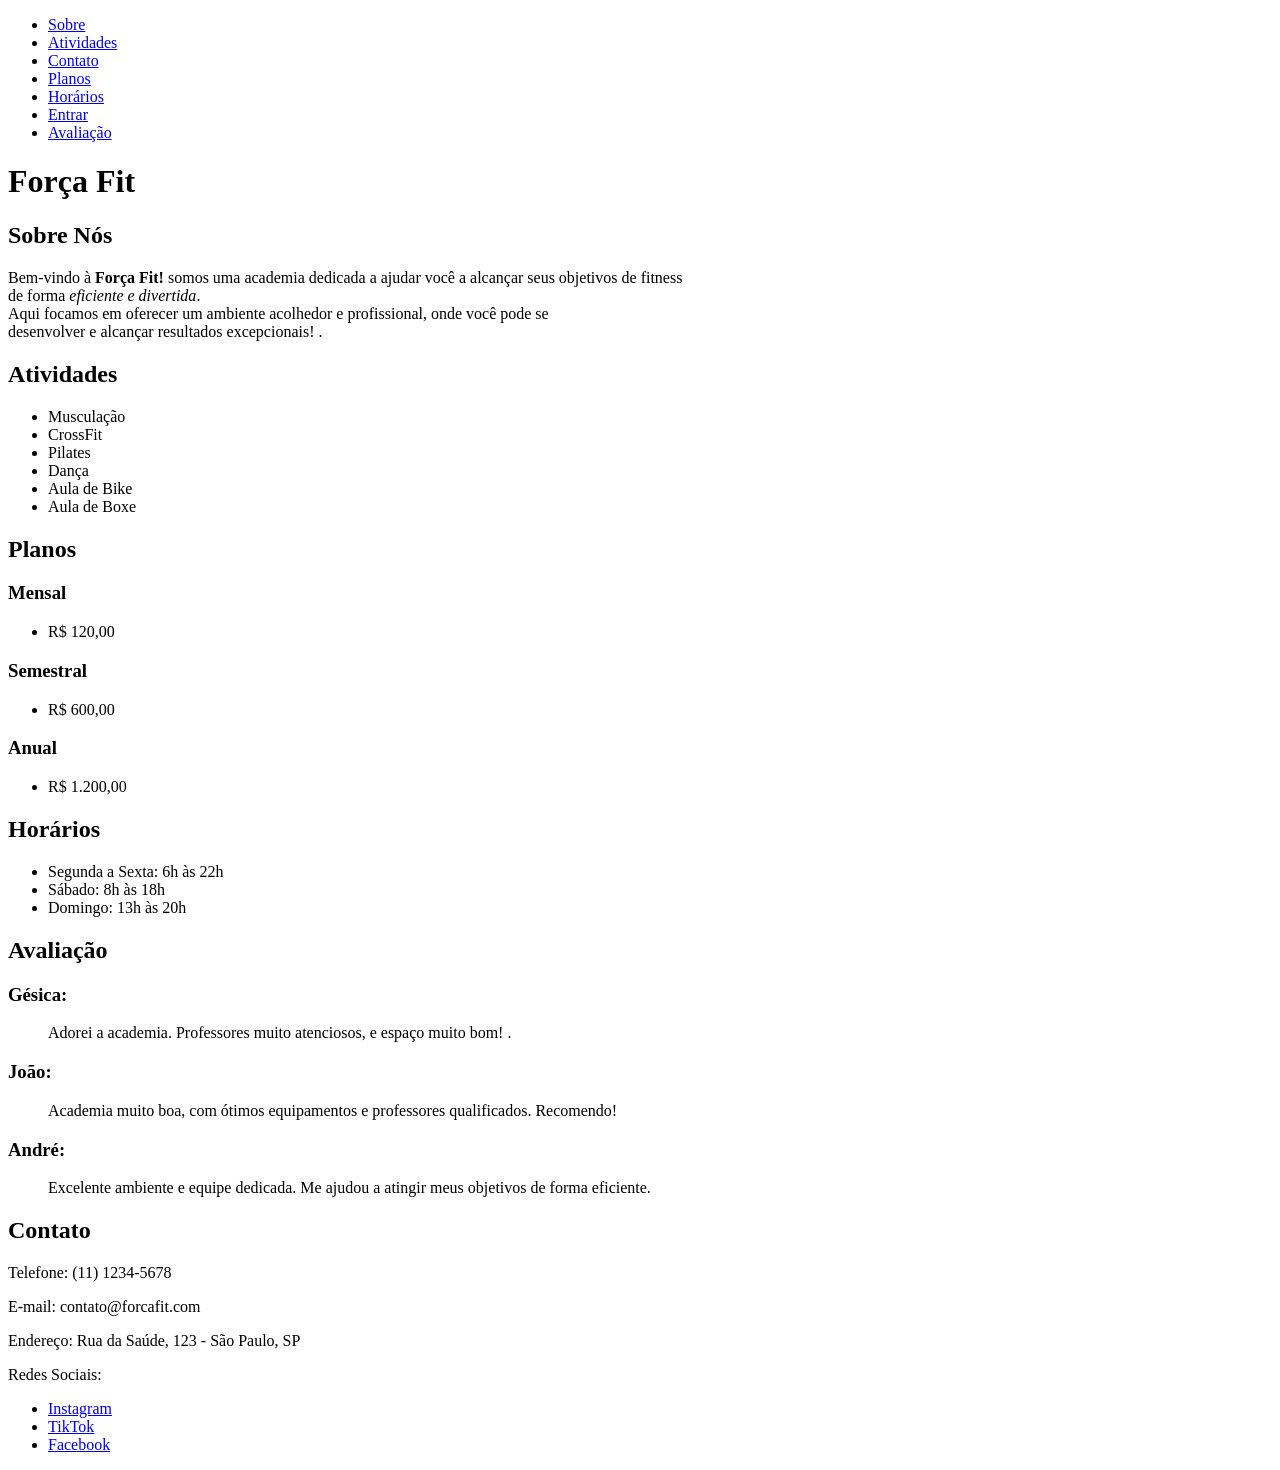
==== index.html @ 8996b615 "mudanã de pasta" ====
<!DOCTYPE html>
<html lang="pt-br">
<head>
    <meta charset="UTF-8">
    <meta name="viewport" content="width=device-width, initial-scale=1.0">
    <title>Força Fit</title>
</head>
<body>
    <!-- Ancoras dos conteudos-->
     <ul>
        <li><a href="#sobre">Sobre</a></li>
        <li><a href="#atividades">Atividades</a></li>
        <li><a href="#contato">Contato</a></li>
        <li><a href="#planos">Planos</a></li>
        <li><a href="#horarios">Horários</a></li>
        <li><a href="login.html">Entrar </a></li>
        <li><a href="#avaliacao">Avaliação</a></li>
    </ul>

    <!-- Cabeçalho -->
     <h1>Força Fit</h1>
     <h2 id="sobre">Sobre Nós</h2>
     <p>Bem-vindo à <strong>Força Fit!</strong> somos uma academia dedicada a ajudar você a alcançar seus objetivos de fitness <br>
    de forma <em>eficiente e divertida</em>. <br> 
    Aqui focamos em oferecer um ambiente acolhedor e profissional, onde você pode se <br>
    desenvolver e alcançar resultados excepcionais! . </p>

    <!-- Seção de Serviços -->
    <h2 id="atividades">Atividades</h2>
    <ul>
        <li>Musculação</li>
        <li>CrossFit</li>
        <li>Pilates</li>
        <li>Dança</li>
        <li>Aula de Bike</li>
        <li>Aula de Boxe</li>
    </ul>
    <!-- Seção de planos -->
    <h2 id="planos">Planos</h2>
    <h3>Mensal</h3>
    <ul>
        <li>R$ 120,00</li>
    </ul>
    <h3>Semestral</h3>
    <ul>
        <li>R$ 600,00</li>
    </ul>
    <h3>Anual</h3>
    <ul>
        <li>R$ 1.200,00</li>
    </ul>

    <!-- Seção de horários -->
    <h2 id="horarios">Horários</h2>
    <ul>
        <li>Segunda a Sexta: 6h às 22h</li>
        <li>Sábado: 8h às 18h</li>
        <li>Domingo: 13h às 20h</li>
    </ul>

    <!-- Seção de avaliação -->
    <h2 id="avaliacao">Avaliação</h2>
    <h3>Gésica: </h3>
    <blockquote>Adorei a academia. Professores muito atenciosos, e espaço muito bom! .</blockquote>

    <h3>João: </h3>
    <blockquote>Academia muito boa, com ótimos equipamentos e professores qualificados. Recomendo!</blockquote>

    <h3>André: </h3>
    <blockquote>Excelente ambiente e equipe dedicada. Me ajudou a atingir meus objetivos de forma eficiente.</blockquote>


    <!-- Seção de contato -->
    <h2 id="contato">Contato</h2>
    <p>Telefone: (11) 1234-5678</p>
    <p>E-mail: contato@forcafit.com</p>
    <p>Endereço: Rua da Saúde, 123 - São Paulo, SP</p>
    <p>Redes Sociais:</p>
    <ul>
        <li><a href="https://www.instagram.com/forcafit" target="_blank">Instagram</a></li>
        <li><a href="https://www.tiktok.com/@forcafit" target="_blank">TikTok</a></li>
        <li><a href="https://www.facebook.com/forcafit" target="_blank">Facebook</a></li>
    </ul>
</body>
</html>
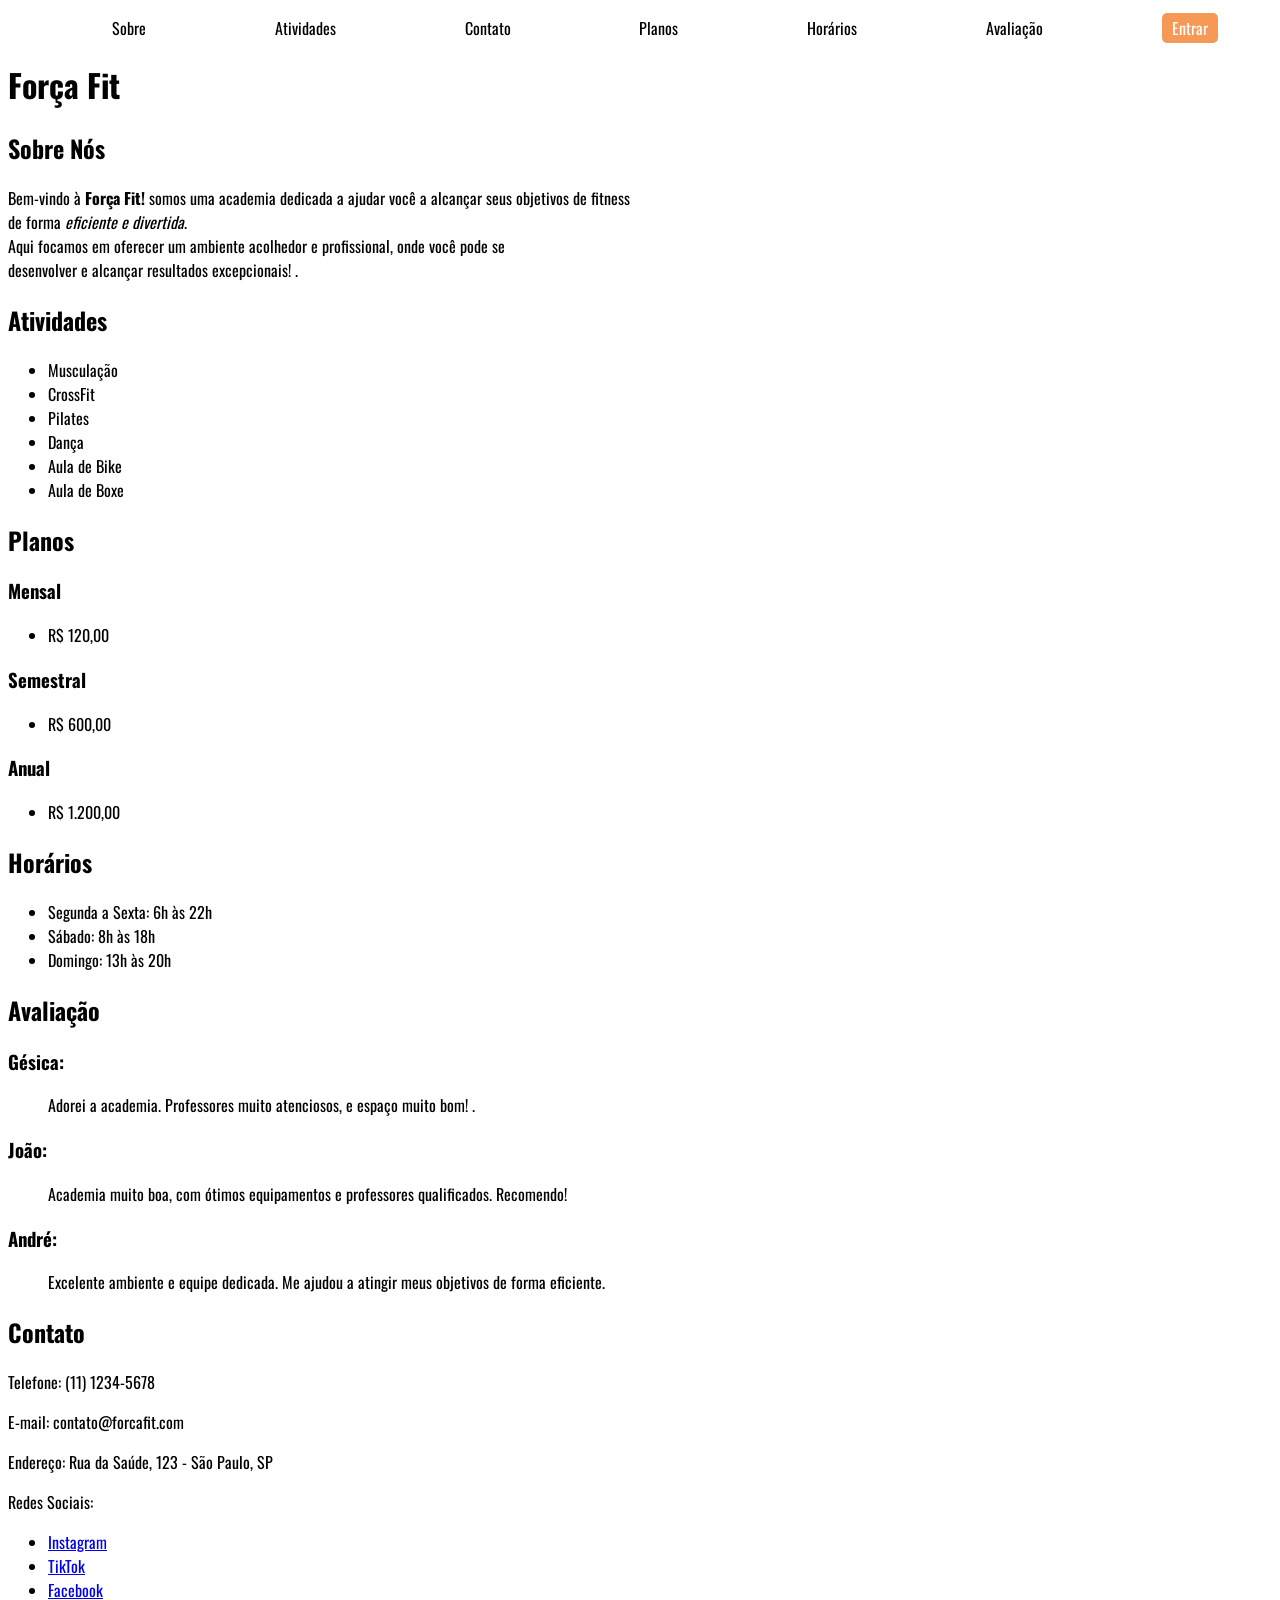
==== commit 36605dce: "configuração de css inicial, ajdeitando as cores, e back ground" ====
--- a/index.html
+++ b/index.html
@@ -4,23 +4,25 @@
     <meta charset="UTF-8">
     <meta name="viewport" content="width=device-width, initial-scale=1.0">
     <title>Força Fit</title>
+    <link rel="stylesheet" href="home.css">
+    <link href="https://fonts.googleapis.com/css2?family=Oswald:wght@400;700&display=swap" rel="stylesheet">
 </head>
 <body>
     <!-- Ancoras dos conteudos-->
-     <ul>
-        <li><a href="#sobre">Sobre</a></li>
-        <li><a href="#atividades">Atividades</a></li>
-        <li><a href="#contato">Contato</a></li>
-        <li><a href="#planos">Planos</a></li>
-        <li><a href="#horarios">Horários</a></li>
-        <li><a href="login.html">Entrar </a></li>
-        <li><a href="#avaliacao">Avaliação</a></li>
+     <ul class="menu">
+        <li><a class="menua" href="#sobre">Sobre</a></li>
+        <li><a class="menua" href="#atividades">Atividades</a></li>
+        <li><a class="menua" href="#contato">Contato</a></li>
+        <li><a class="menua" href="#planos">Planos</a></li>
+        <li><a class="menua" href="#horarios">Horários</a></li>
+        <li><a class="menua" href="#avaliacao">Avaliação</a></li>
+        <li><a class="botaoentrar" href="login.html">Entrar </a></li>
     </ul>
 
     <!-- Cabeçalho -->
      <h1>Força Fit</h1>
      <h2 id="sobre">Sobre Nós</h2>
-     <p>Bem-vindo à <strong>Força Fit!</strong> somos uma academia dedicada a ajudar você a alcançar seus objetivos de fitness <br>
+     <p class="descricao">Bem-vindo à <strong>Força Fit!</strong> somos uma academia dedicada a ajudar você a alcançar seus objetivos de fitness <br>
     de forma <em>eficiente e divertida</em>. <br> 
     Aqui focamos em oferecer um ambiente acolhedor e profissional, onde você pode se <br>
     desenvolver e alcançar resultados excepcionais! . </p>
--- a/home.css
+++ b/home.css
@@ -0,0 +1,24 @@
+@charset "UTF-8";
+body{
+    font-family: 'Oswald', sans-serif;
+}
+
+.menu{
+    list-style: none;
+    display: flex;
+    justify-content: space-around;
+    text-decoration: none;
+}
+
+.menua{
+    text-decoration: none;
+    color: #000000;
+    padding: 5px 10px;
+}
+.botaoentrar{
+    background-color: #f79956;
+    border-radius: 5px;
+    padding: 3px 10px;
+    text-decoration: none;
+    color: white;
+}
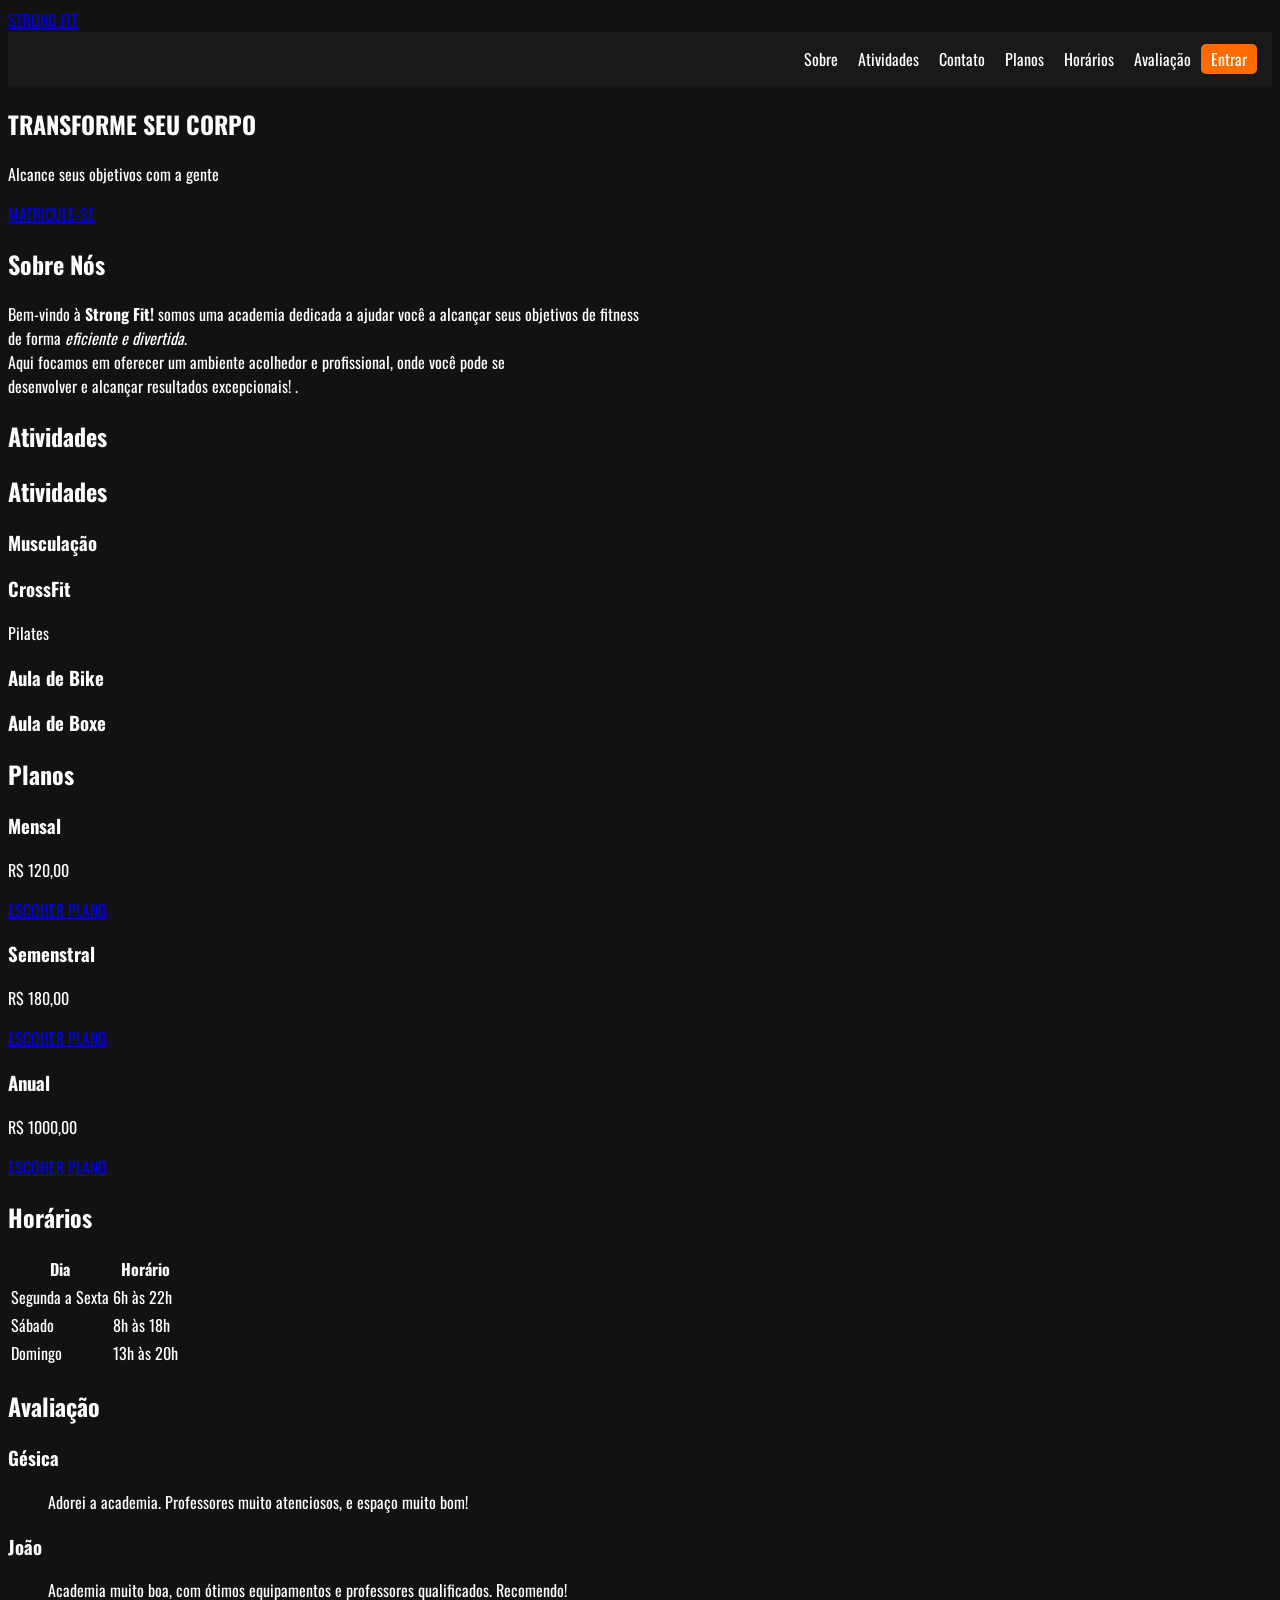
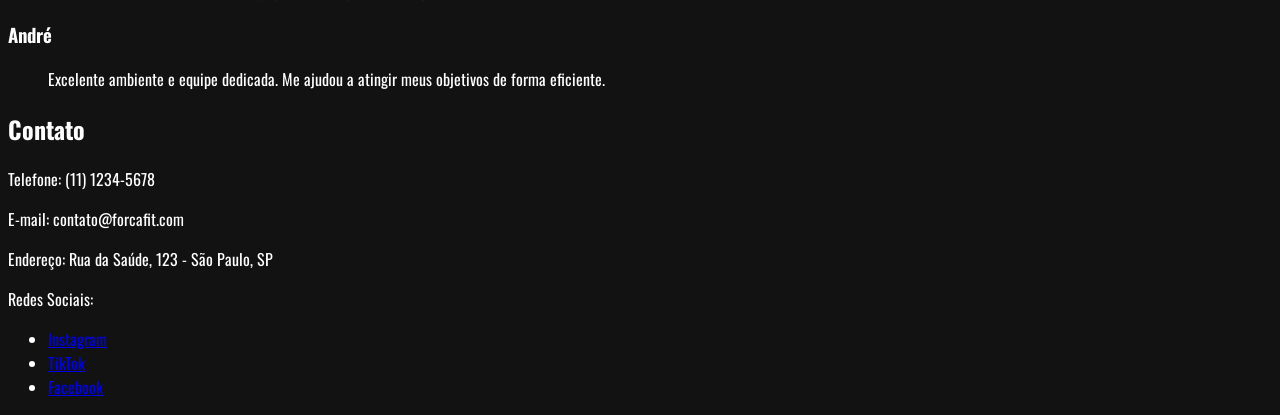
==== commit d9cacd3b: "redefinição de certas coisa para ficar mais ageitado" ====
--- a/index.html
+++ b/index.html
@@ -8,6 +8,9 @@
     <link href="https://fonts.googleapis.com/css2?family=Oswald:wght@400;700&display=swap" rel="stylesheet">
 </head>
 <body>
+    <header class="logo">
+        <a href="#" class="logo">STRONG FIT</a>
+
     <!-- Ancoras dos conteudos-->
      <ul class="menu">
         <li><a class="menua" href="#sobre">Sobre</a></li>
@@ -18,70 +21,138 @@
         <li><a class="menua" href="#avaliacao">Avaliação</a></li>
         <li><a class="botaoentrar" href="login.html">Entrar </a></li>
     </ul>
+    </header>
+    <!--Chamando atencçaõ do cliente-->
+    <section class="hero">
+        <h1>TRANSFORME SEU CORPO</h1>
+        <P>Alcance seus objetivos com a gente</P>
+        <a href="planos" class="botao">MATRICULE-SE</a>
+    </section>
 
-    <!-- Cabeçalho -->
-     <h1>Força Fit</h1>
+    <!-- Sobre Nós -->
      <h2 id="sobre">Sobre Nós</h2>
-     <p class="descricao">Bem-vindo à <strong>Força Fit!</strong> somos uma academia dedicada a ajudar você a alcançar seus objetivos de fitness <br>
+     <p class="descricao">Bem-vindo à <strong>Strong Fit!</strong> somos uma academia dedicada a ajudar você a alcançar seus objetivos de fitness <br>
     de forma <em>eficiente e divertida</em>. <br> 
     Aqui focamos em oferecer um ambiente acolhedor e profissional, onde você pode se <br>
     desenvolver e alcançar resultados excepcionais! . </p>
 
     <!-- Seção de Serviços -->
     <h2 id="atividades">Atividades</h2>
-    <ul>
-        <li>Musculação</li>
-        <li>CrossFit</li>
-        <li>Pilates</li>
-        <li>Dança</li>
-        <li>Aula de Bike</li>
-        <li>Aula de Boxe</li>
-    </ul>
+    <section id="atividades" class="secao">
+        <h2>Atividades</h2>
+        <div class="cards">
+            <!--caixa musculação-->
+            <div class="card">
+                <h3>Musculação</h3>
+            </div>
+
+            <!--caixa crossfit-->
+            <div class="card">
+                <h3>CrossFit</h3>
+            </div>
+
+            <!--caixa pilates-->
+            <div class="card">
+                Pilates
+            </div>
+            
+            <!--caixa BIke-->
+            <div class="card">
+                <h3>Aula de Bike</h3>
+            </div>
+
+            <!--caixa boxe-->
+            <div class="card">
+                <h3>Aula de Boxe</h3>
+            </div>
+        </div>
+    </section>
+
+
     <!-- Seção de planos -->
+    <section id="planos" class="secao">
     <h2 id="planos">Planos</h2>
-    <h3>Mensal</h3>
-    <ul>
-        <li>R$ 120,00</li>
-    </ul>
-    <h3>Semestral</h3>
-    <ul>
-        <li>R$ 600,00</li>
-    </ul>
-    <h3>Anual</h3>
-    <ul>
-        <li>R$ 1.200,00</li>
-    </ul>
+    <div class="cards">
+
+        <!--caixa mensal-->
+        <div class="plano">
+            <h3>Mensal</h3>
+            <p class="preco">R$ 120,00</p>
+            <a href="#" class="botao">ESCOHER PLANO</a>
+        </div>
+
+        <!--caixa Semestral -->
+        <div class="plano">
+            <h3>Semenstral</h3>
+            <p class="preco">R$ 180,00</p>
+            <a href="#" class="botao">ESCOHER PLANO</a>
+        </div>
+
+        <!--caixa Anual-->
+        <div class="plano">
+            <h3>Anual</h3>
+            <p class="preco">R$ 1000,00</p>
+            <a href="#" class="botao">ESCOHER PLANO</a>
+        </div>
+     </div>
+    </section>
 
     <!-- Seção de horários -->
-    <h2 id="horarios">Horários</h2>
-    <ul>
-        <li>Segunda a Sexta: 6h às 22h</li>
-        <li>Sábado: 8h às 18h</li>
-        <li>Domingo: 13h às 20h</li>
-    </ul>
+     <section id="horarios" class="secao">
+        <h2>Horários</h2>
+           <table class="tabela">
+            <thead>
+                <tr>
+                    <th>Dia</th>
+                    <th>Horário</th>
+                </tr>
+            </thead>
+            <tbody>
+                <tr><td>Segunda a Sexta</td><td>6h às 22h</td></tr>
+                <tr><td>Sábado</td><td>8h às 18h</td></tr>
+                <tr><td>Domingo</td><td>13h às 20h</td></tr>
+            </tbody>
+        </table>
+     </section>
+  
 
     <!-- Seção de avaliação -->
-    <h2 id="avaliacao">Avaliação</h2>
-    <h3>Gésica: </h3>
-    <blockquote>Adorei a academia. Professores muito atenciosos, e espaço muito bom! .</blockquote>
+    <section id="avaliacao" class="secao">
+        <h2>Avaliação</h2>
+        <div class="cards">
+            <!--caixa de gesica-->
+            <div class="card depoimento">
+                <h3>Gésica</h3>
+                <blockquote>Adorei a academia. Professores muito atenciosos, e espaço muito bom!</blockquote>
+            </div>
 
-    <h3>João: </h3>
-    <blockquote>Academia muito boa, com ótimos equipamentos e professores qualificados. Recomendo!</blockquote>
+            <!--caixa de joao-->
+            <div class="card depoimento">
+                <h3>João</h3>
+                <blockquote>Academia muito boa, com ótimos equipamentos e professores qualificados. Recomendo!</blockquote>
+            </div>
 
-    <h3>André: </h3>
-    <blockquote>Excelente ambiente e equipe dedicada. Me ajudou a atingir meus objetivos de forma eficiente.</blockquote>
+            <!--caixa de andre-->
+            <div class="card depoimento">
+                <h3>André</h3>
+                <blockquote>Excelente ambiente e equipe dedicada. Me ajudou a atingir meus objetivos de forma eficiente.</blockquote>
+            </div>
+        </div>
+    </section>
 
 
     <!-- Seção de contato -->
-    <h2 id="contato">Contato</h2>
-    <p>Telefone: (11) 1234-5678</p>
-    <p>E-mail: contato@forcafit.com</p>
-    <p>Endereço: Rua da Saúde, 123 - São Paulo, SP</p>
-    <p>Redes Sociais:</p>
-    <ul>
-        <li><a href="https://www.instagram.com/forcafit" target="_blank">Instagram</a></li>
-        <li><a href="https://www.tiktok.com/@forcafit" target="_blank">TikTok</a></li>
-        <li><a href="https://www.facebook.com/forcafit" target="_blank">Facebook</a></li>
-    </ul>
+       <footer id="contato" class="rodape">
+        <h2>Contato</h2>
+        <p>Telefone: (11) 1234-5678</p>
+        <p>E-mail: contato@forcafit.com</p>
+        <p>Endereço: Rua da Saúde, 123 - São Paulo, SP</p>
+        <p>Redes Sociais:</p>
+        <ul class="redes">
+            <li><a href="https://www.instagram.com/forcafit" target="_blank">Instagram</a></li>
+            <li><a href="https://www.tiktok.com/@forcafit" target="_blank">TikTok</a></li>
+            <li><a href="https://www.facebook.com/forcafit" target="_blank">Facebook</a></li>
+        </ul>
+    </footer>
 </body>
 </html>
--- a/home.css
+++ b/home.css
@@ -1,22 +1,28 @@
 @charset "UTF-8";
 body{
     font-family: 'Oswald', sans-serif;
+    background-color:#121212 ;
+    color: white;
 }
 
 .menu{
     list-style: none;
     display: flex;
-    justify-content: space-around;
+    justify-content: right;
     text-decoration: none;
+    background-color: rgb(26, 25, 25);
+    padding: 15px;
+    margin: auto;
+    width: auto;
 }
 
 .menua{
     text-decoration: none;
-    color: #000000;
+    color: #fffdfd;
     padding: 5px 10px;
 }
 .botaoentrar{
-    background-color: #f79956;
+    background-color: #FF6B00;
     border-radius: 5px;
     padding: 3px 10px;
     text-decoration: none;
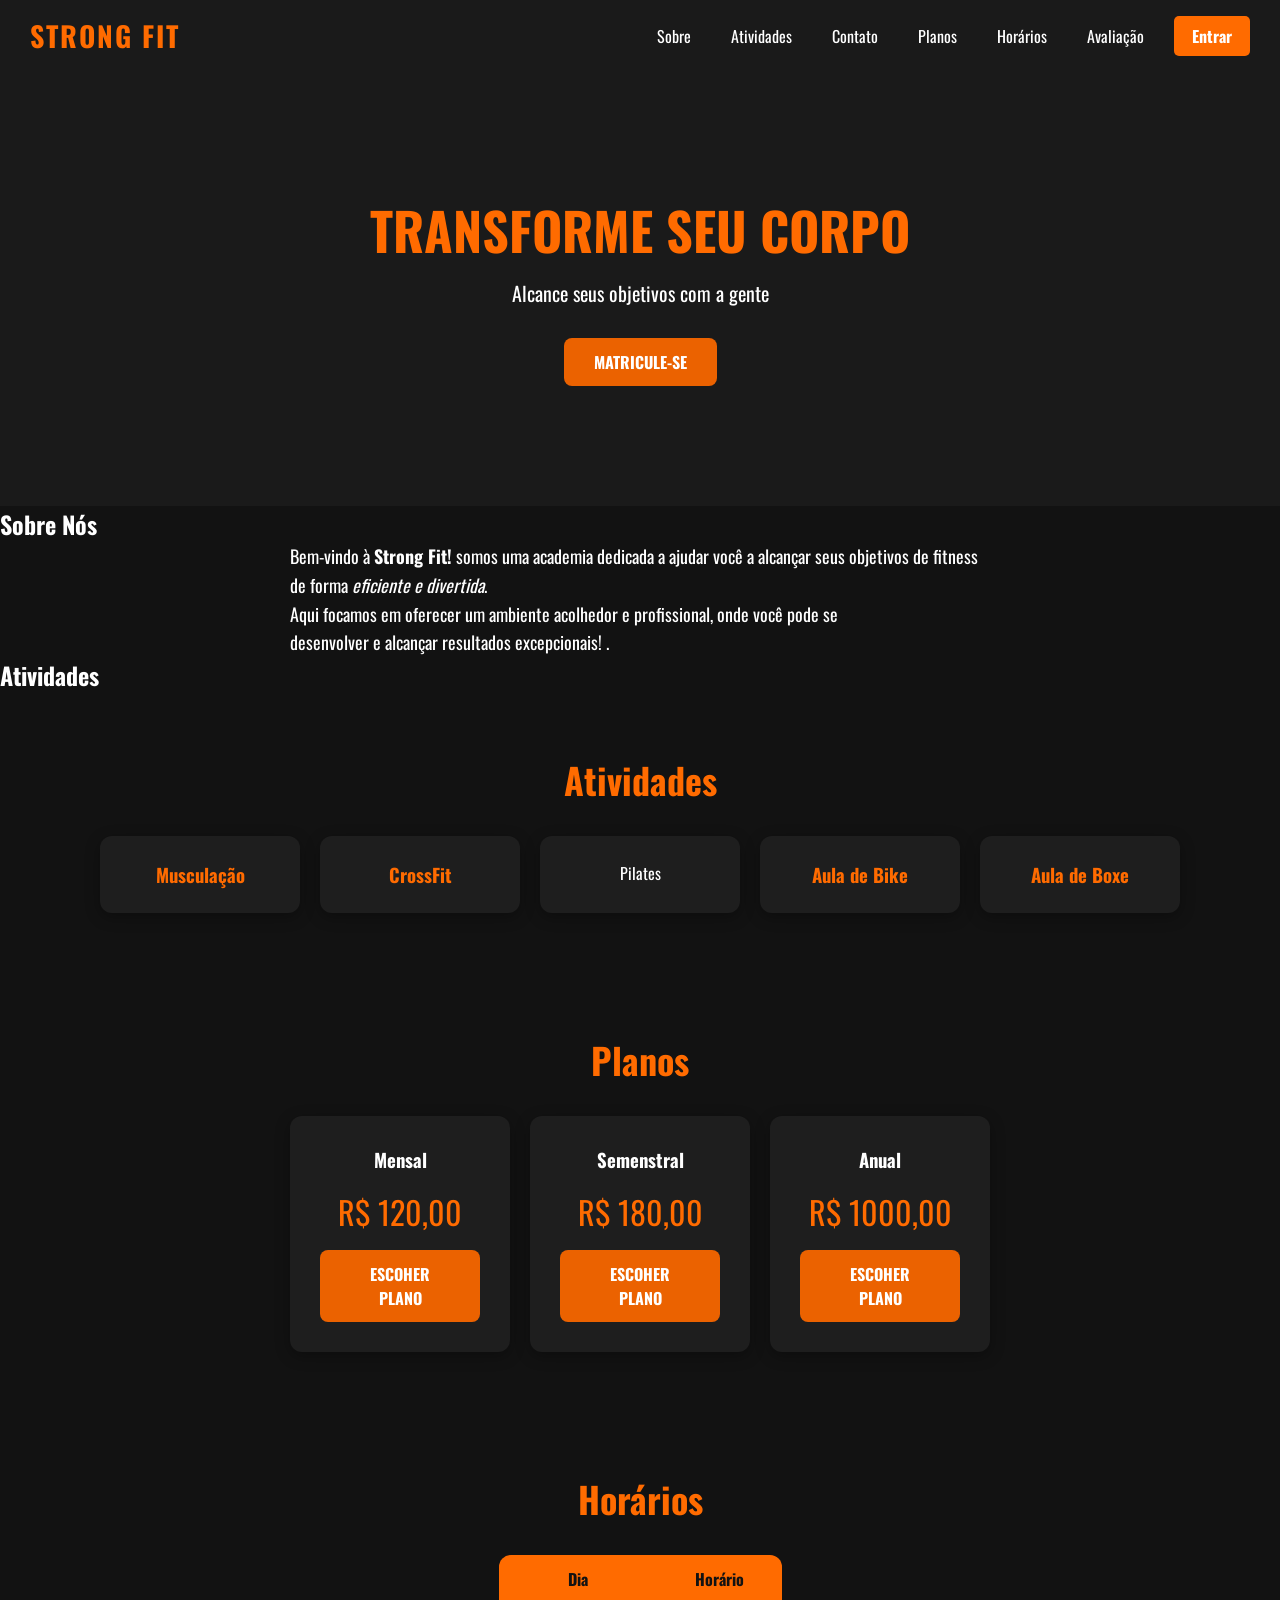
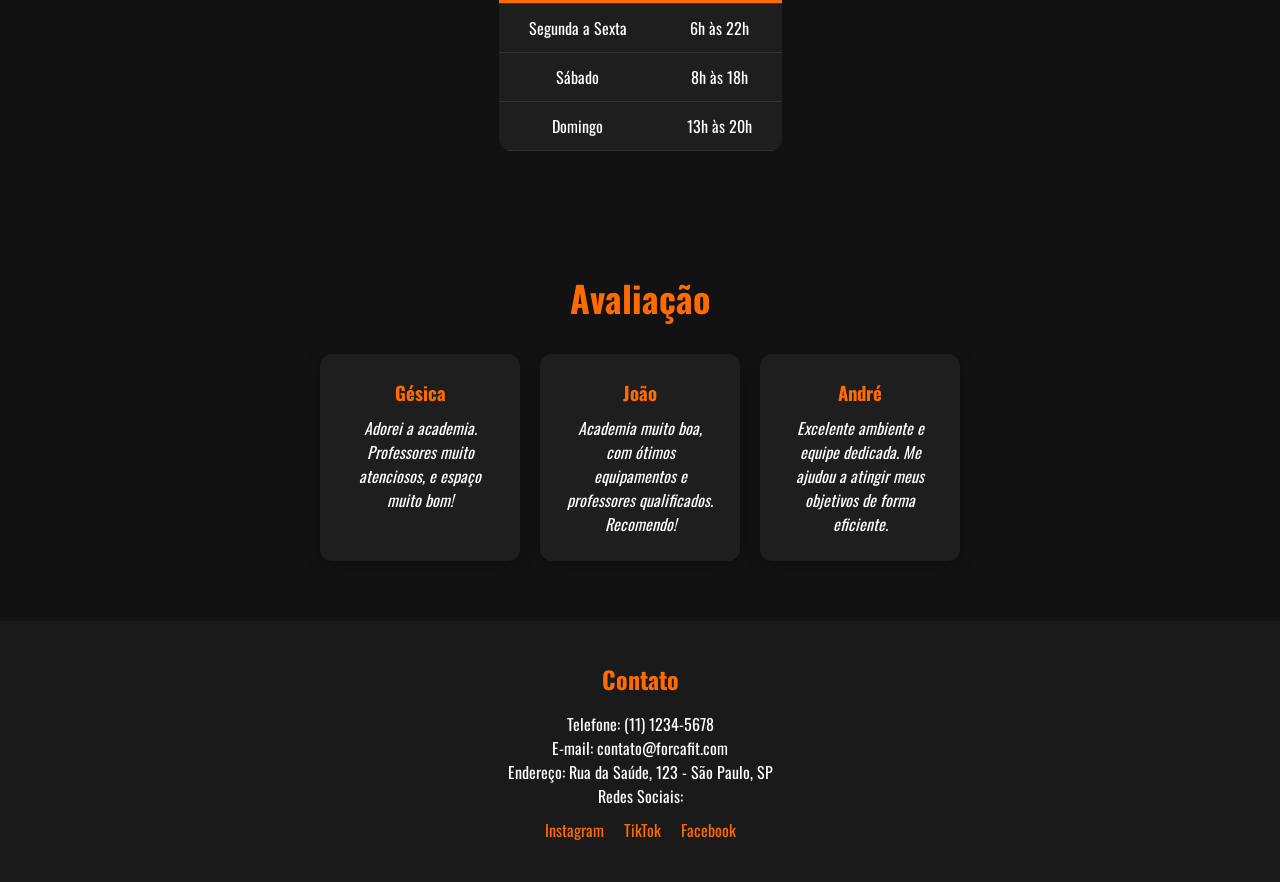
==== commit ad00ebdf: "css do home quase finalizado" ====
--- a/index.html
+++ b/index.html
@@ -8,7 +8,8 @@
     <link href="https://fonts.googleapis.com/css2?family=Oswald:wght@400;700&display=swap" rel="stylesheet">
 </head>
 <body>
-    <header class="logo">
+    <!--cabeçalho-->
+    <header class="cabecalho">
         <a href="#" class="logo">STRONG FIT</a>
 
     <!-- Ancoras dos conteudos-->
@@ -22,6 +23,7 @@
         <li><a class="botaoentrar" href="login.html">Entrar </a></li>
     </ul>
     </header>
+
     <!--Chamando atencçaõ do cliente-->
     <section class="hero">
         <h1>TRANSFORME SEU CORPO</h1>
@@ -30,7 +32,7 @@
     </section>
 
     <!-- Sobre Nós -->
-     <h2 id="sobre">Sobre Nós</h2>
+     <h2 id="sobre" class="secaop">Sobre Nós</h2>
      <p class="descricao">Bem-vindo à <strong>Strong Fit!</strong> somos uma academia dedicada a ajudar você a alcançar seus objetivos de fitness <br>
     de forma <em>eficiente e divertida</em>. <br> 
     Aqui focamos em oferecer um ambiente acolhedor e profissional, onde você pode se <br>
--- a/home.css
+++ b/home.css
@@ -1,30 +1,222 @@
 @charset "UTF-8";
+
+* {
+    margin: 0;
+    padding: 0;
+    box-sizing: border-box;
+}
 body{
     font-family: 'Oswald', sans-serif;
     background-color:#121212 ;
     color: white;
 }
+/*=======cabeçalho===========*/
+.cabecalho{
+    display: flex;
+    justify-content: space-between;
+    align-items: center;
+    padding: 15px 30px;
+    background-color:#1a1a1a ;
+}
+
+.logo{
+    font-size: 28px;
+    font-weight: 700;
+    color:  #FF6B00;
+    text-decoration: none;
+    letter-spacing: 2px;
+}
 
 .menu{
     list-style: none;
     display: flex;
-    justify-content: right;
-    text-decoration: none;
-    background-color: rgb(26, 25, 25);
-    padding: 15px;
-    margin: auto;
-    width: auto;
+    gap: 20px;
+    align-items: center;
 }
 
 .menua{
     text-decoration: none;
-    color: #fffdfd;
+    color: #ffffff;
     padding: 5px 10px;
-}
+    transition: color 0.3s;
+}
+
+.menua:hover{
+    color: #FF6B00 ;
+}
+
 .botaoentrar{
     background-color: #FF6B00;
     border-radius: 5px;
-    padding: 3px 10px;
+    padding: 8px 18px;
     text-decoration: none;
     color: white;
+    font-weight: 700;
+}
+
+.botaoentrar:hover{
+    background-color: #f38e46;
+}
+
+/*========Hero========*/
+.hero{
+    text-align: center;
+    padding: 120px 20px;
+    background-color: #1a1a1a;
+}
+
+.hero h1{
+    font-size: 52px;
+    color: #FF6B00;
+    margin-bottom: 10px;
+}
+
+.hero p{
+    font-size: 20px;
+    margin-bottom: 30px;
+}
+
+/*Botao generico*/
+.botao{
+    display: inline-block;
+    background-color: #eb6200;
+    text-decoration: none;
+    color: white;
+    padding: 12px 30px;
+    border-radius: 8px;
+    font-weight: 700;
+    transition: background-color 0.3s;
+}
+
+.botao:hover{
+    background-color: #f58e45;
+}
+
+/*===========seção gerais=========*/
+.secao{
+    padding: 60px 20px;
+    text-align: center;
+}
+
+.secao h2{
+    font-size: 36px;
+    color: #FF6B00;
+    margin-bottom: 30px;
+}
+
+.descricao{
+    max-width: 700px;
+    margin: 0 auto;
+    font-size: 18px;
+    line-height: 1.6;
+}
+
+/*============cards de atividades e outros===========*/
+.cards{
+    display: flex;
+    justify-content: center;
+    flex-wrap: wrap; /*quebra a linha caso n de */
+    gap: 20px;
+}
+
+.card{
+    background-color: #1e1e1e;
+    border-radius: 12px;
+    padding: 25px;
+    width: 200px;
+    box-shadow: 0 4px 15px rgba(0, 0, 0, 0.3);
+    transition: border 0.3s;
+}
+
+.card:hover{
+    border: 2px solid #FF6B00;
+}
+
+.icone{
+    font-size: 40px;
+    display: block;
+    margin-bottom: 10px;
+}
+
+.card h3{
+    color: #FF6B00;
+}
+
+/*==========PLANOS CAIXAS==========*/
+.plano{
+    background-color: #1e1e1e;
+    border-radius: 12px;
+    padding: 30px;
+    width: 220px;
+    box-shadow: 0 4px 15px rgba(0, 0, 0, 0.3);
+}
+
+.pano h3{
+    font-size: 24px;
+}
+
+.preco{
+    font-size: 32px;
+    color: #FF6B00;
+    margin: 15px 0;
+}
+
+/*========Tabela de horarios=============*/
+.tabela{
+    margin: 0 auto;
+    border-collapse:collapse ;
+    background-color: #1e1e1e;
+    border-radius: 12px;
+    overflow: hidden;
+}
+
+.tabela th,
+.tabela td{
+    padding: 12px 30px;
+    border-bottom:1px solid #333 ;
+}
+
+.tabela th{
+    background-color: #FF6B00;
+    color: #121212;
+}
+
+* ===== DEPOIMENTOS ===== */
+.depoimento {
+    width: 260px;
+}
+
+.depoimento blockquote {
+    font-size: 16px;
+    font-style: italic;
+    margin-top: 10px;
+}
+
+/* ===== RODAPÉ ===== */
+.rodape {
+    background-color: #1a1a1a;
+    text-align: center;
+    padding: 40px 20px;
+}
+
+.rodape h2 {
+    color: #FF6B00;
+    margin-bottom: 15px;
+}
+
+.redes {
+    list-style: none;
+    display: flex;
+    justify-content: center;
+    gap: 20px;
+    margin-top: 10px;
+}
+
+.redes a {
+    color: #FF6B00;
+    text-decoration: none;
+}
+
+.redes a:hover {
+    text-decoration: underline;
 }
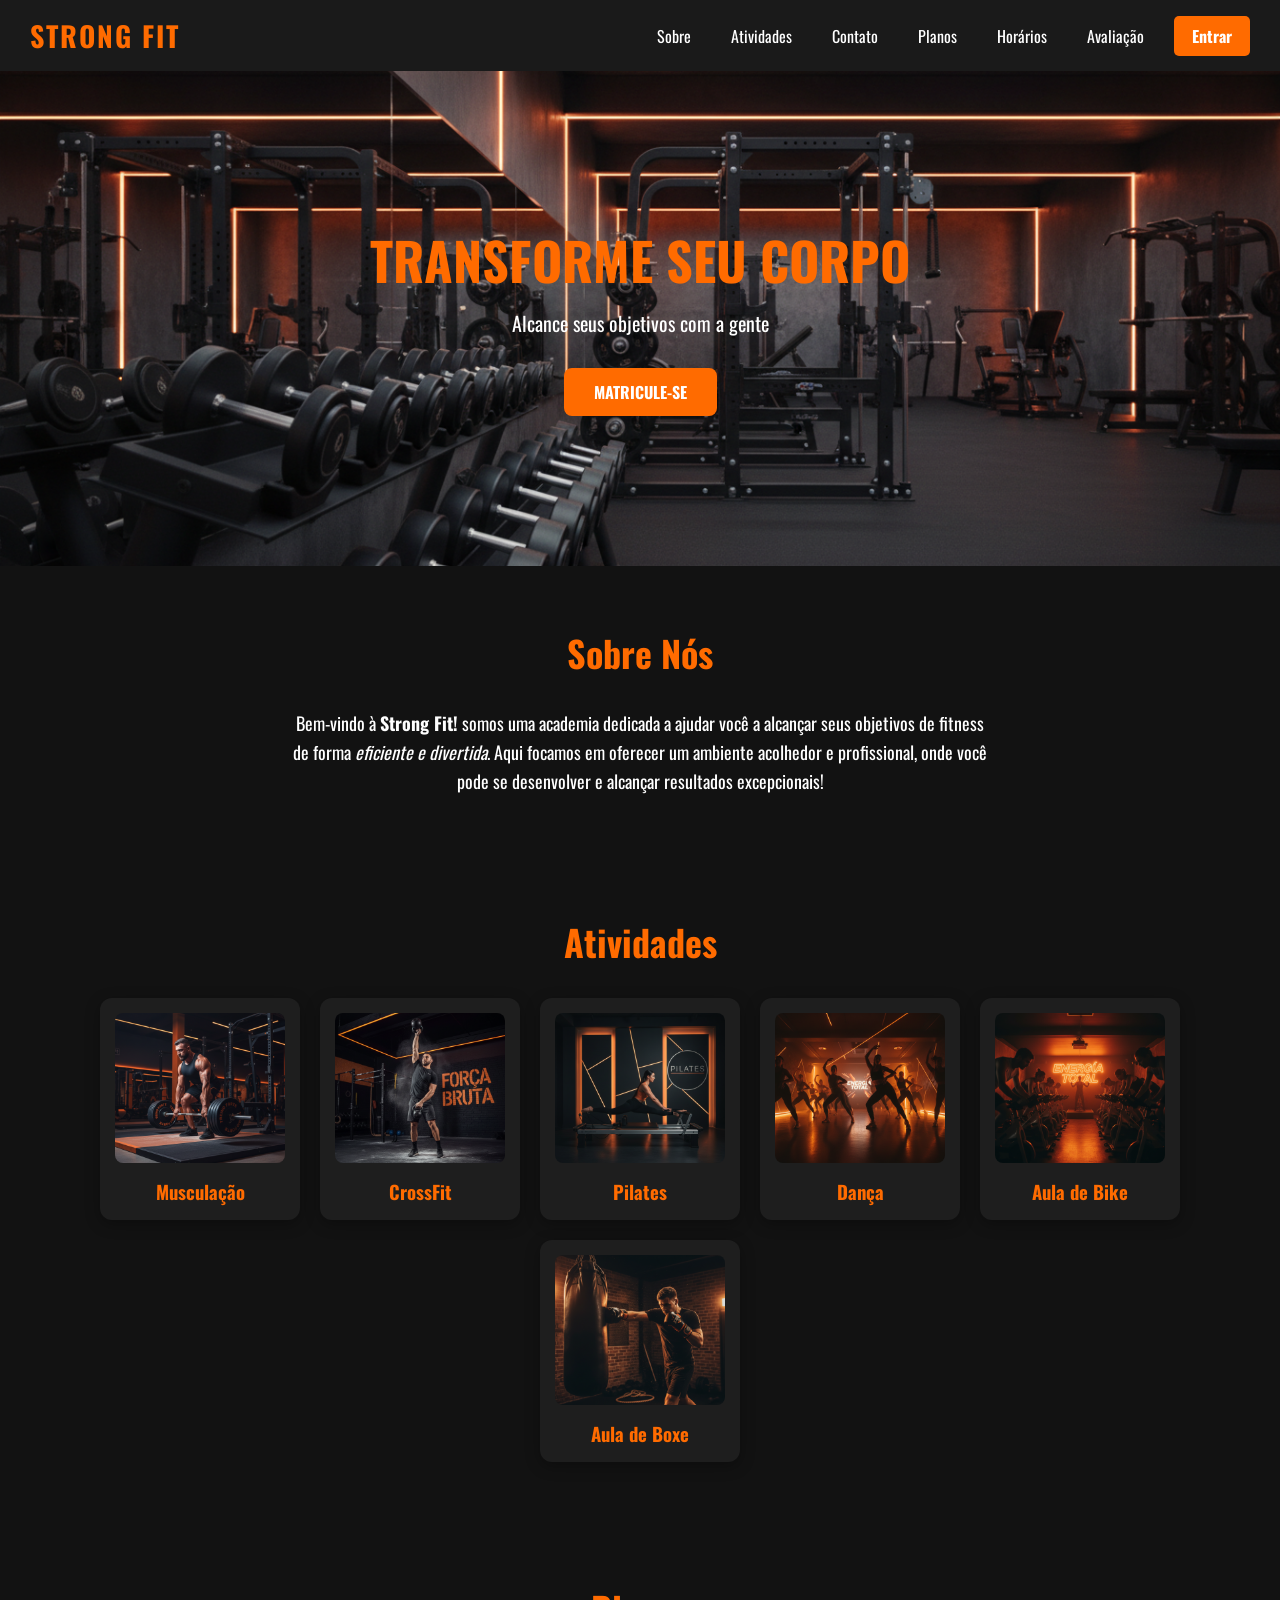
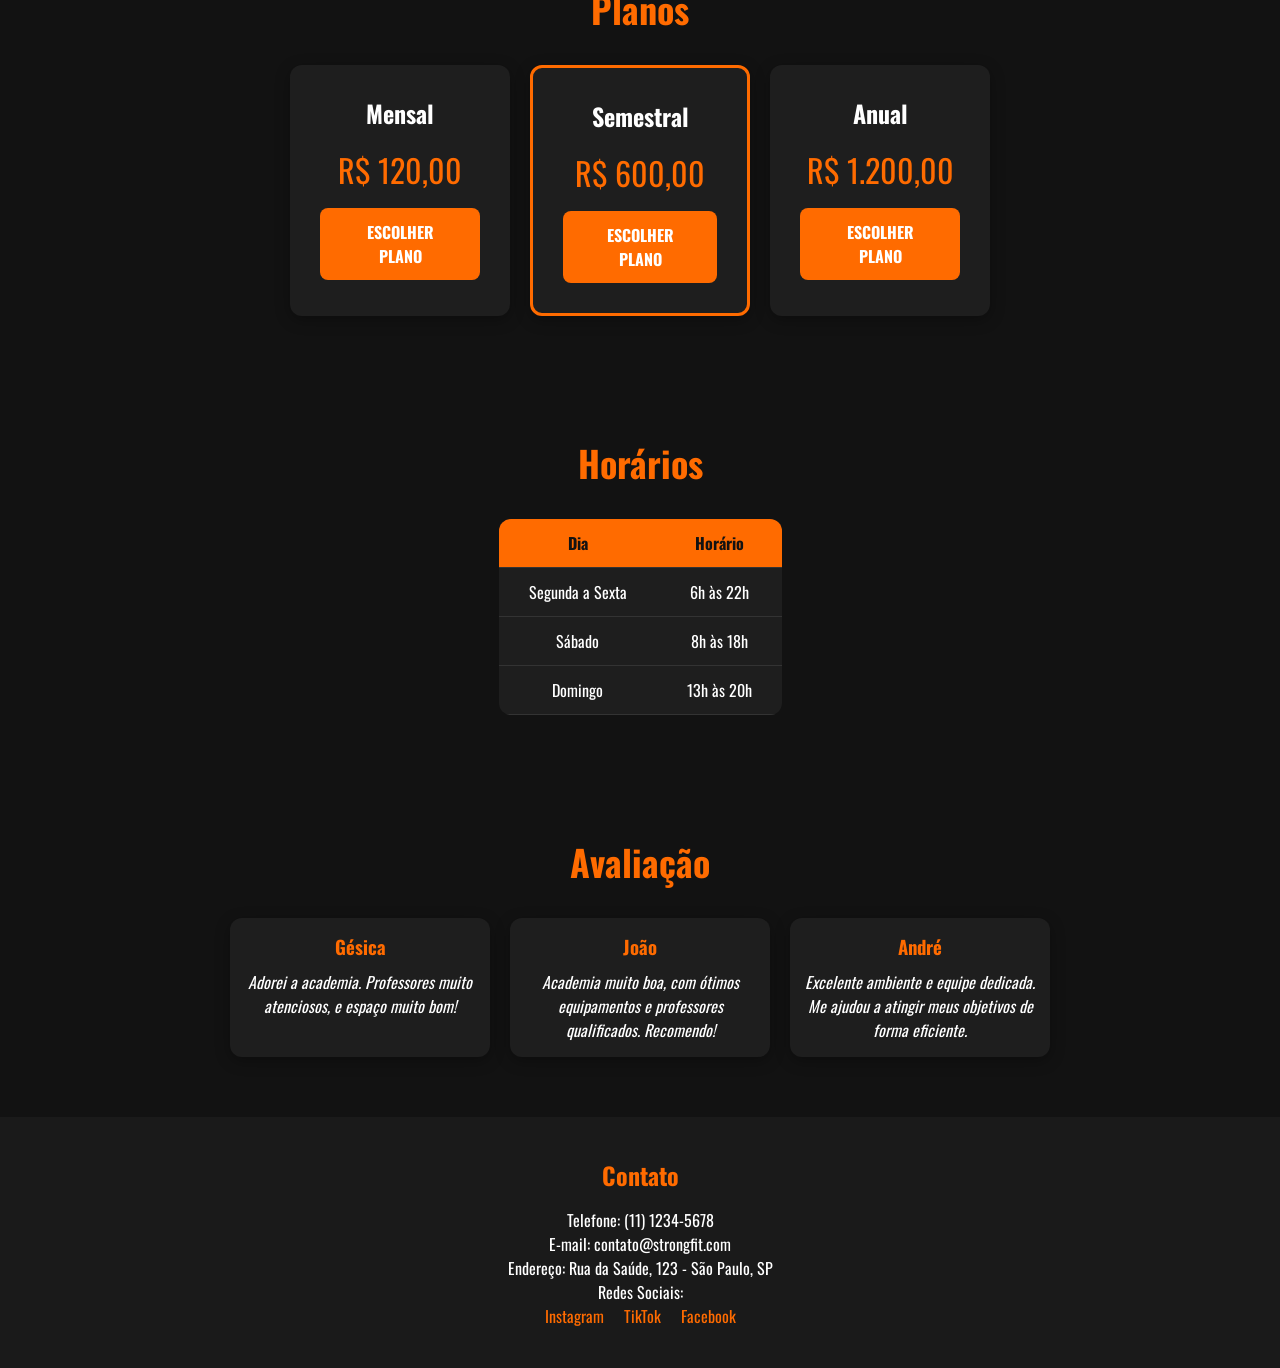
==== commit 1df184b3: "mudança para um html e css mais simples" ====
--- a/index.html
+++ b/index.html
@@ -3,106 +3,105 @@
 <head>
     <meta charset="UTF-8">
     <meta name="viewport" content="width=device-width, initial-scale=1.0">
-    <title>Força Fit</title>
+    <title>Strong Fit</title>
+    <!-- Liga o CSS -->
     <link rel="stylesheet" href="home.css">
+    <!-- Fonte Oswald do Google -->
     <link href="https://fonts.googleapis.com/css2?family=Oswald:wght@400;700&display=swap" rel="stylesheet">
 </head>
 <body>
-    <!--cabeçalho-->
+
+    <!-- CABEÇALHO: logo + menu -->
     <header class="cabecalho">
         <a href="#" class="logo">STRONG FIT</a>
 
-    <!-- Ancoras dos conteudos-->
-     <ul class="menu">
-        <li><a class="menua" href="#sobre">Sobre</a></li>
-        <li><a class="menua" href="#atividades">Atividades</a></li>
-        <li><a class="menua" href="#contato">Contato</a></li>
-        <li><a class="menua" href="#planos">Planos</a></li>
-        <li><a class="menua" href="#horarios">Horários</a></li>
-        <li><a class="menua" href="#avaliacao">Avaliação</a></li>
-        <li><a class="botaoentrar" href="login.html">Entrar </a></li>
-    </ul>
+        <ul class="menu">
+            <li><a class="menua" href="#sobre">Sobre</a></li>
+            <li><a class="menua" href="#atividades">Atividades</a></li>
+            <li><a class="menua" href="#contato">Contato</a></li>
+            <li><a class="menua" href="#planos">Planos</a></li>
+            <li><a class="menua" href="#horarios">Horários</a></li>
+            <li><a class="menua" href="#avaliacao">Avaliação</a></li>
+            <li><a class="botaoentrar" href="login.html">Entrar</a></li>
+        </ul>
     </header>
 
-    <!--Chamando atencçaõ do cliente-->
+    <!-- HERO: primeira parte, com a foto de fundo -->
     <section class="hero">
         <h1>TRANSFORME SEU CORPO</h1>
-        <P>Alcance seus objetivos com a gente</P>
-        <a href="planos" class="botao">MATRICULE-SE</a>
+        <p>Alcance seus objetivos com a gente</p>
+        <a href="#planos" class="botao">MATRICULE-SE</a>
     </section>
 
-    <!-- Sobre Nós -->
-     <h2 id="sobre" class="secaop">Sobre Nós</h2>
-     <p class="descricao">Bem-vindo à <strong>Strong Fit!</strong> somos uma academia dedicada a ajudar você a alcançar seus objetivos de fitness <br>
-    de forma <em>eficiente e divertida</em>. <br> 
-    Aqui focamos em oferecer um ambiente acolhedor e profissional, onde você pode se <br>
-    desenvolver e alcançar resultados excepcionais! . </p>
+    <!-- SOBRE NÓS -->
+    <section id="sobre" class="secao">
+        <h2>Sobre Nós</h2>
+        <p class="descricao">
+            Bem-vindo à <strong>Strong Fit!</strong> somos uma academia dedicada a ajudar você
+            a alcançar seus objetivos de fitness de forma <em>eficiente e divertida</em>.
+            Aqui focamos em oferecer um ambiente acolhedor e profissional, onde você pode se
+            desenvolver e alcançar resultados excepcionais!
+        </p>
+    </section>
 
-    <!-- Seção de Serviços -->
-    <h2 id="atividades">Atividades</h2>
+    <!-- ATIVIDADES: cards com foto -->
     <section id="atividades" class="secao">
         <h2>Atividades</h2>
         <div class="cards">
-            <!--caixa musculação-->
             <div class="card">
+                <img src="IMAGEM/musculação.png" alt="Musculação">
                 <h3>Musculação</h3>
             </div>
-
-            <!--caixa crossfit-->
             <div class="card">
+                <img src="IMAGEM/crossfit.png" alt="CrossFit">
                 <h3>CrossFit</h3>
             </div>
-
-            <!--caixa pilates-->
             <div class="card">
-                Pilates
+                <img src="IMAGEM/pilates.png" alt="Pilates">
+                <h3>Pilates</h3>
             </div>
-            
-            <!--caixa BIke-->
             <div class="card">
+                <img src="IMAGEM/dança.png" alt="Dança">
+                <h3>Dança</h3>
+            </div>
+            <div class="card">
+                <img src="IMAGEM/bike.png" alt="Aula de Bike">
                 <h3>Aula de Bike</h3>
             </div>
-
-            <!--caixa boxe-->
             <div class="card">
+                <img src="IMAGEM/boxe.png" alt="Aula de Boxe">
                 <h3>Aula de Boxe</h3>
             </div>
         </div>
     </section>
 
-
-    <!-- Seção de planos -->
+    <!-- PLANOS: 3 cards de preço -->
     <section id="planos" class="secao">
-    <h2 id="planos">Planos</h2>
-    <div class="cards">
-
-        <!--caixa mensal-->
-        <div class="plano">
-            <h3>Mensal</h3>
-            <p class="preco">R$ 120,00</p>
-            <a href="#" class="botao">ESCOHER PLANO</a>
+        <h2>Planos</h2>
+        <div class="cards">
+            <div class="plano">
+                <h3>Mensal</h3>
+                <p class="preco">R$ 120,00</p>
+                <a href="#" class="botao">ESCOLHER PLANO</a>
+            </div>
+            <!-- destaque = plano "MAIS ESCOLHIDO" -->
+            <div class="plano destaque">
+                <h3>Semestral</h3>
+                <p class="preco">R$ 600,00</p>
+                <a href="#" class="botao">ESCOLHER PLANO</a>
+            </div>
+            <div class="plano">
+                <h3>Anual</h3>
+                <p class="preco">R$ 1.200,00</p>
+                <a href="#" class="botao">ESCOLHER PLANO</a>
+            </div>
         </div>
-
-        <!--caixa Semestral -->
-        <div class="plano">
-            <h3>Semenstral</h3>
-            <p class="preco">R$ 180,00</p>
-            <a href="#" class="botao">ESCOHER PLANO</a>
-        </div>
-
-        <!--caixa Anual-->
-        <div class="plano">
-            <h3>Anual</h3>
-            <p class="preco">R$ 1000,00</p>
-            <a href="#" class="botao">ESCOHER PLANO</a>
-        </div>
-     </div>
     </section>
 
-    <!-- Seção de horários -->
-     <section id="horarios" class="secao">
+    <!-- HORÁRIOS: tabela -->
+    <section id="horarios" class="secao">
         <h2>Horários</h2>
-           <table class="tabela">
+        <table class="tabela">
             <thead>
                 <tr>
                     <th>Dia</th>
@@ -115,26 +114,20 @@
                 <tr><td>Domingo</td><td>13h às 20h</td></tr>
             </tbody>
         </table>
-     </section>
-  
+    </section>
 
-    <!-- Seção de avaliação -->
+    <!-- AVALIAÇÃO: depoimentos -->
     <section id="avaliacao" class="secao">
         <h2>Avaliação</h2>
         <div class="cards">
-            <!--caixa de gesica-->
             <div class="card depoimento">
                 <h3>Gésica</h3>
                 <blockquote>Adorei a academia. Professores muito atenciosos, e espaço muito bom!</blockquote>
             </div>
-
-            <!--caixa de joao-->
             <div class="card depoimento">
                 <h3>João</h3>
                 <blockquote>Academia muito boa, com ótimos equipamentos e professores qualificados. Recomendo!</blockquote>
             </div>
-
-            <!--caixa de andre-->
             <div class="card depoimento">
                 <h3>André</h3>
                 <blockquote>Excelente ambiente e equipe dedicada. Me ajudou a atingir meus objetivos de forma eficiente.</blockquote>
@@ -142,19 +135,19 @@
         </div>
     </section>
 
-
-    <!-- Seção de contato -->
-       <footer id="contato" class="rodape">
+    <!-- RODAPÉ: contato -->
+    <footer id="contato" class="rodape">
         <h2>Contato</h2>
         <p>Telefone: (11) 1234-5678</p>
-        <p>E-mail: contato@forcafit.com</p>
+        <p>E-mail: contato@strongfit.com</p>
         <p>Endereço: Rua da Saúde, 123 - São Paulo, SP</p>
         <p>Redes Sociais:</p>
         <ul class="redes">
-            <li><a href="https://www.instagram.com/forcafit" target="_blank">Instagram</a></li>
-            <li><a href="https://www.tiktok.com/@forcafit" target="_blank">TikTok</a></li>
-            <li><a href="https://www.facebook.com/forcafit" target="_blank">Facebook</a></li>
+            <li><a href="https://www.instagram.com/strongfit" target="_blank">Instagram</a></li>
+            <li><a href="https://www.tiktok.com/@strongfit" target="_blank">TikTok</a></li>
+            <li><a href="https://www.facebook.com/strongfit" target="_blank">Facebook</a></li>
         </ul>
     </footer>
+
 </body>
 </html>
--- a/home.css
+++ b/home.css
@@ -1,51 +1,54 @@
 @charset "UTF-8";
 
+/* Zera as margens e paddings padrão do navegador */
 * {
     margin: 0;
     padding: 0;
     box-sizing: border-box;
 }
-body{
+
+/* Estilo geral da página */
+body {
     font-family: 'Oswald', sans-serif;
-    background-color:#121212 ;
-    color: white;
-}
-/*=======cabeçalho===========*/
-.cabecalho{
-    display: flex;
-    justify-content: space-between;
-    align-items: center;
+    background-color: #121212;   /* fundo escuro */
+    color: white;                /* texto branco */
+}
+
+/*======== CABEÇALHO ========*/
+.cabecalho {
+    display: flex;               /* logo e menu lado a lado */
+    justify-content: space-between; /* um de cada lado */
+    align-items: center;         /* alinha na vertical */
     padding: 15px 30px;
-    background-color:#1a1a1a ;
-}
-
-.logo{
+    background-color: #1a1a1a;
+}
+
+.logo {
     font-size: 28px;
     font-weight: 700;
-    color:  #FF6B00;
+    color: #FF6B00;              /* laranja */
     text-decoration: none;
     letter-spacing: 2px;
 }
 
-.menu{
-    list-style: none;
+.menu {
+    list-style: none;            /* tira as bolinhas */
     display: flex;
-    gap: 20px;
+    gap: 20px;                   /* espaço entre os links */
     align-items: center;
 }
 
-.menua{
-    text-decoration: none;
-    color: #ffffff;
+.menua {
+    text-decoration: none;       /* tira o sublinhado */
+    color: white;
     padding: 5px 10px;
-    transition: color 0.3s;
-}
-
-.menua:hover{
-    color: #FF6B00 ;
-}
-
-.botaoentrar{
+}
+
+.menua:hover {
+    color: #FF6B00;              /* fica laranja ao passar o mouse */
+}
+
+.botaoentrar {
     background-color: #FF6B00;
     border-radius: 5px;
     padding: 8px 18px;
@@ -54,145 +57,145 @@
     font-weight: 700;
 }
 
-.botaoentrar:hover{
-    background-color: #f38e46;
-}
-
-/*========Hero========*/
-.hero{
-    text-align: center;
-    padding: 120px 20px;
-    background-color: #1a1a1a;
-}
-
-.hero h1{
+/*======== HERO (foto de fundo) ========*/
+.hero {
+    background-image: url('IMAGEM/fundo.png'); /* foto da academia */
+    background-size: cover;      /* preenche a tela toda */
+    background-position: center; /* centraliza a foto */
+    text-align: center;
+    padding: 150px 20px;
+}
+
+.hero h1 {
     font-size: 52px;
     color: #FF6B00;
     margin-bottom: 10px;
 }
 
-.hero p{
+.hero p {
     font-size: 20px;
     margin-bottom: 30px;
 }
 
-/*Botao generico*/
-.botao{
+/*======== BOTÃO GENÉRICO ========*/
+.botao {
     display: inline-block;
-    background-color: #eb6200;
+    background-color: #FF6B00;
     text-decoration: none;
     color: white;
     padding: 12px 30px;
     border-radius: 8px;
     font-weight: 700;
-    transition: background-color 0.3s;
-}
-
-.botao:hover{
-    background-color: #f58e45;
-}
-
-/*===========seção gerais=========*/
-.secao{
+}
+
+/*======== SEÇÕES ========*/
+.secao {
     padding: 60px 20px;
     text-align: center;
 }
 
-.secao h2{
+.secao h2 {
     font-size: 36px;
     color: #FF6B00;
     margin-bottom: 30px;
 }
 
-.descricao{
-    max-width: 700px;
-    margin: 0 auto;
+.descricao {
+    max-width: 700px;            /* texto não fica esticado */
+    margin: 0 auto;              /* centraliza */
     font-size: 18px;
     line-height: 1.6;
 }
 
-/*============cards de atividades e outros===========*/
-.cards{
+/*======== CARDS (atividades e depoimentos) ========*/
+.cards {
     display: flex;
-    justify-content: center;
-    flex-wrap: wrap; /*quebra a linha caso n de */
-    gap: 20px;
-}
-
-.card{
+    justify-content: center;     /* centraliza os cards */
+    flex-wrap: wrap;             /* quebra linha se não couber */
+    gap: 20px;                   /* espaço entre os cards */
+}
+
+.card {
     background-color: #1e1e1e;
-    border-radius: 12px;
-    padding: 25px;
+    border-radius: 12px;         /* cantos arredondados */
+    padding: 15px;
     width: 200px;
-    box-shadow: 0 4px 15px rgba(0, 0, 0, 0.3);
-    transition: border 0.3s;
-}
-
-.card:hover{
-    border: 2px solid #FF6B00;
-}
-
-.icone{
-    font-size: 40px;
-    display: block;
+    box-shadow: 0 4px 15px rgba(0, 0, 0, 0.3); /* sombra */
+}
+
+.card:hover {
+    border: 2px solid #FF6B00;   /* borda laranja ao passar o mouse */
+}
+
+/* Foto dentro do card */
+.card img {
+    width: 100%;                 /* ocupa a largura do card */
+    height: 150px;
+    object-fit: cover;           /* corta a foto sem distorcer */
+    border-radius: 8px;
     margin-bottom: 10px;
 }
 
-.card h3{
-    color: #FF6B00;
-}
-
-/*==========PLANOS CAIXAS==========*/
-.plano{
+.card h3 {
+    color: #FF6B00;
+    text-align: center;
+}
+
+/*======== PLANOS ========*/
+.plano {
     background-color: #1e1e1e;
     border-radius: 12px;
     padding: 30px;
     width: 220px;
+    text-align: center;
     box-shadow: 0 4px 15px rgba(0, 0, 0, 0.3);
 }
 
-.pano h3{
+.plano h3 {
     font-size: 24px;
 }
 
-.preco{
+.plano.destaque {
+    border: 3px solid #FF6B00;   /* plano "MAIS ESCOLHIDO" */
+}
+
+.preco {
     font-size: 32px;
     color: #FF6B00;
     margin: 15px 0;
 }
 
-/*========Tabela de horarios=============*/
-.tabela{
+/*======== TABELA DE HORÁRIOS ========*/
+.tabela {
     margin: 0 auto;
-    border-collapse:collapse ;
+    border-collapse: collapse;
     background-color: #1e1e1e;
     border-radius: 12px;
     overflow: hidden;
 }
 
 .tabela th,
-.tabela td{
+.tabela td {
     padding: 12px 30px;
-    border-bottom:1px solid #333 ;
-}
-
-.tabela th{
+    border-bottom: 1px solid #333;
+}
+
+.tabela th {
     background-color: #FF6B00;
     color: #121212;
 }
 
-* ===== DEPOIMENTOS ===== */
+/*======== DEPOIMENTOS ========*/
 .depoimento {
     width: 260px;
 }
 
 .depoimento blockquote {
-    font-size: 16px;
     font-style: italic;
     margin-top: 10px;
 }
 
-/* ===== RODAPÉ ===== */
+/*======== RODAPÉ ========*/
 .rodape {
     background-color: #1a1a1a;
     text-align: center;
@@ -209,14 +212,9 @@
     display: flex;
     justify-content: center;
     gap: 20px;
-    margin-top: 10px;
 }
 
 .redes a {
     color: #FF6B00;
     text-decoration: none;
-}
-
-.redes a:hover {
-    text-decoration: underline;
 }
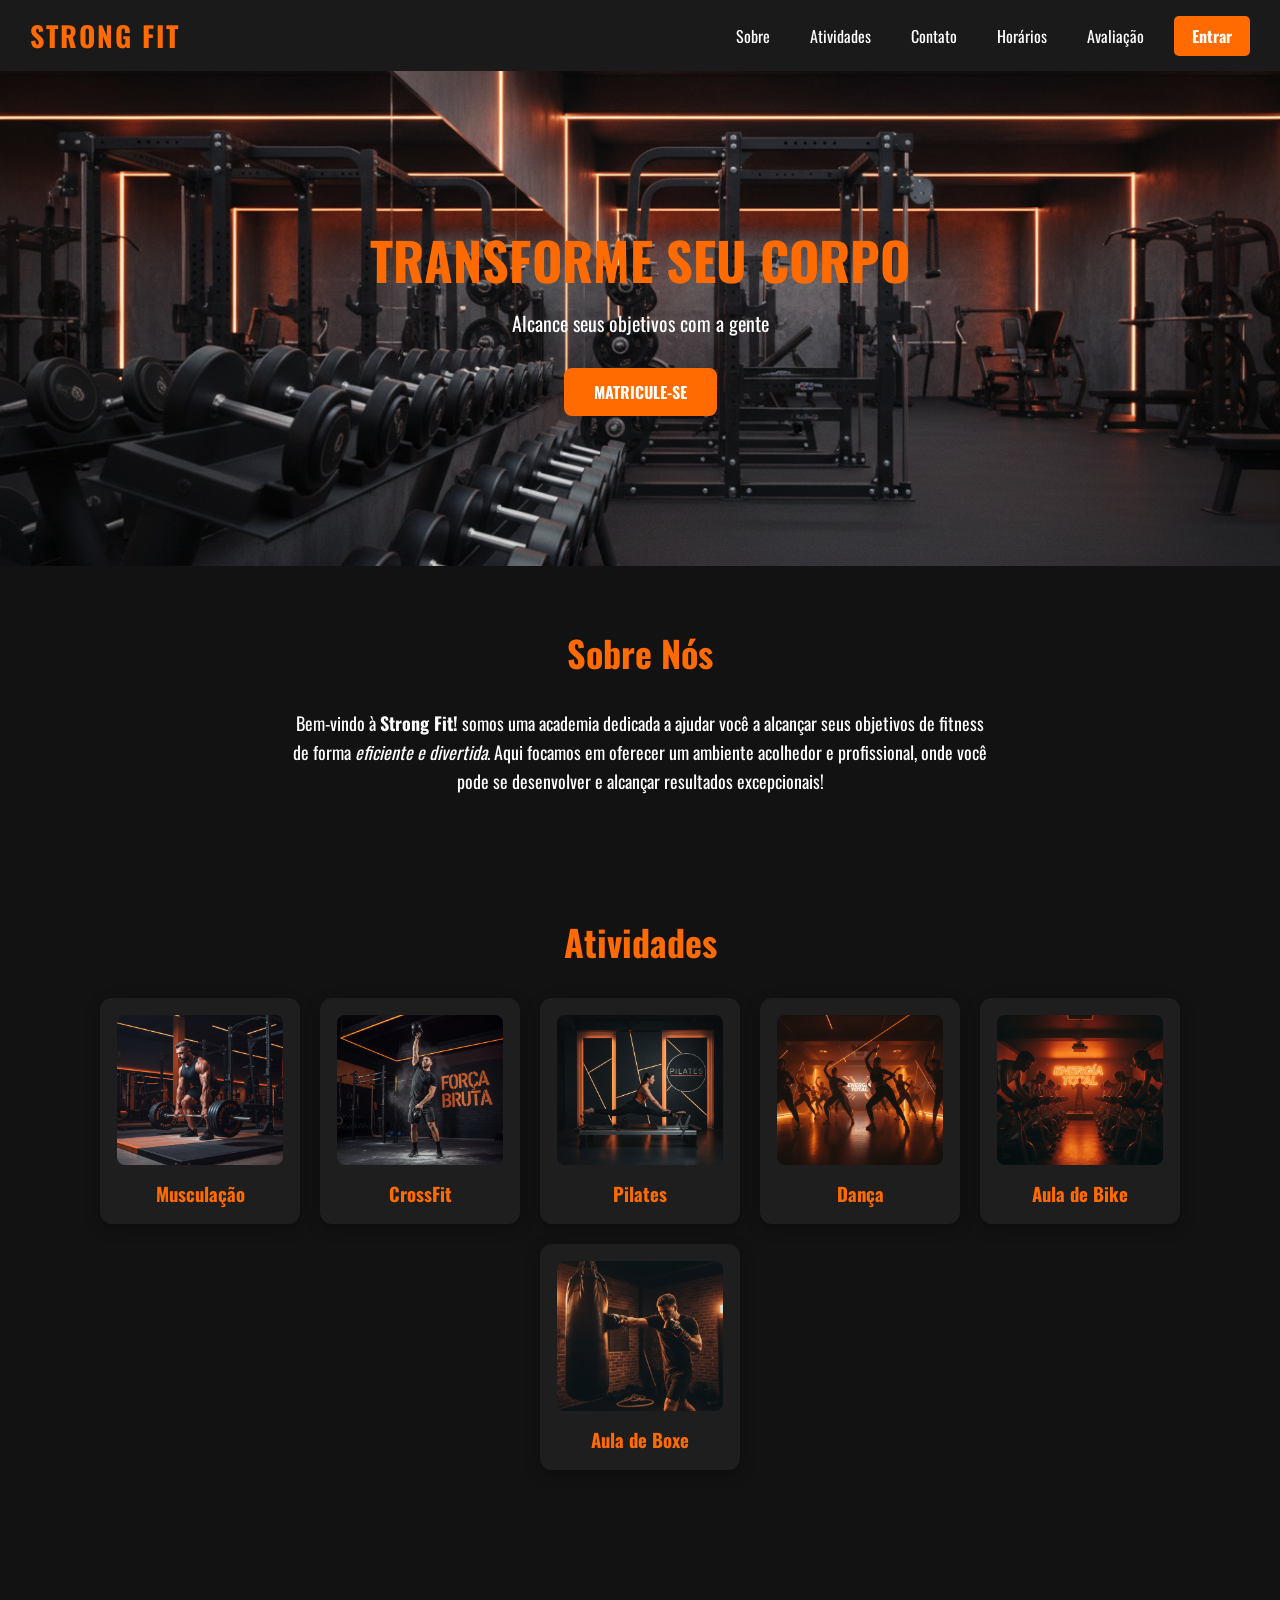
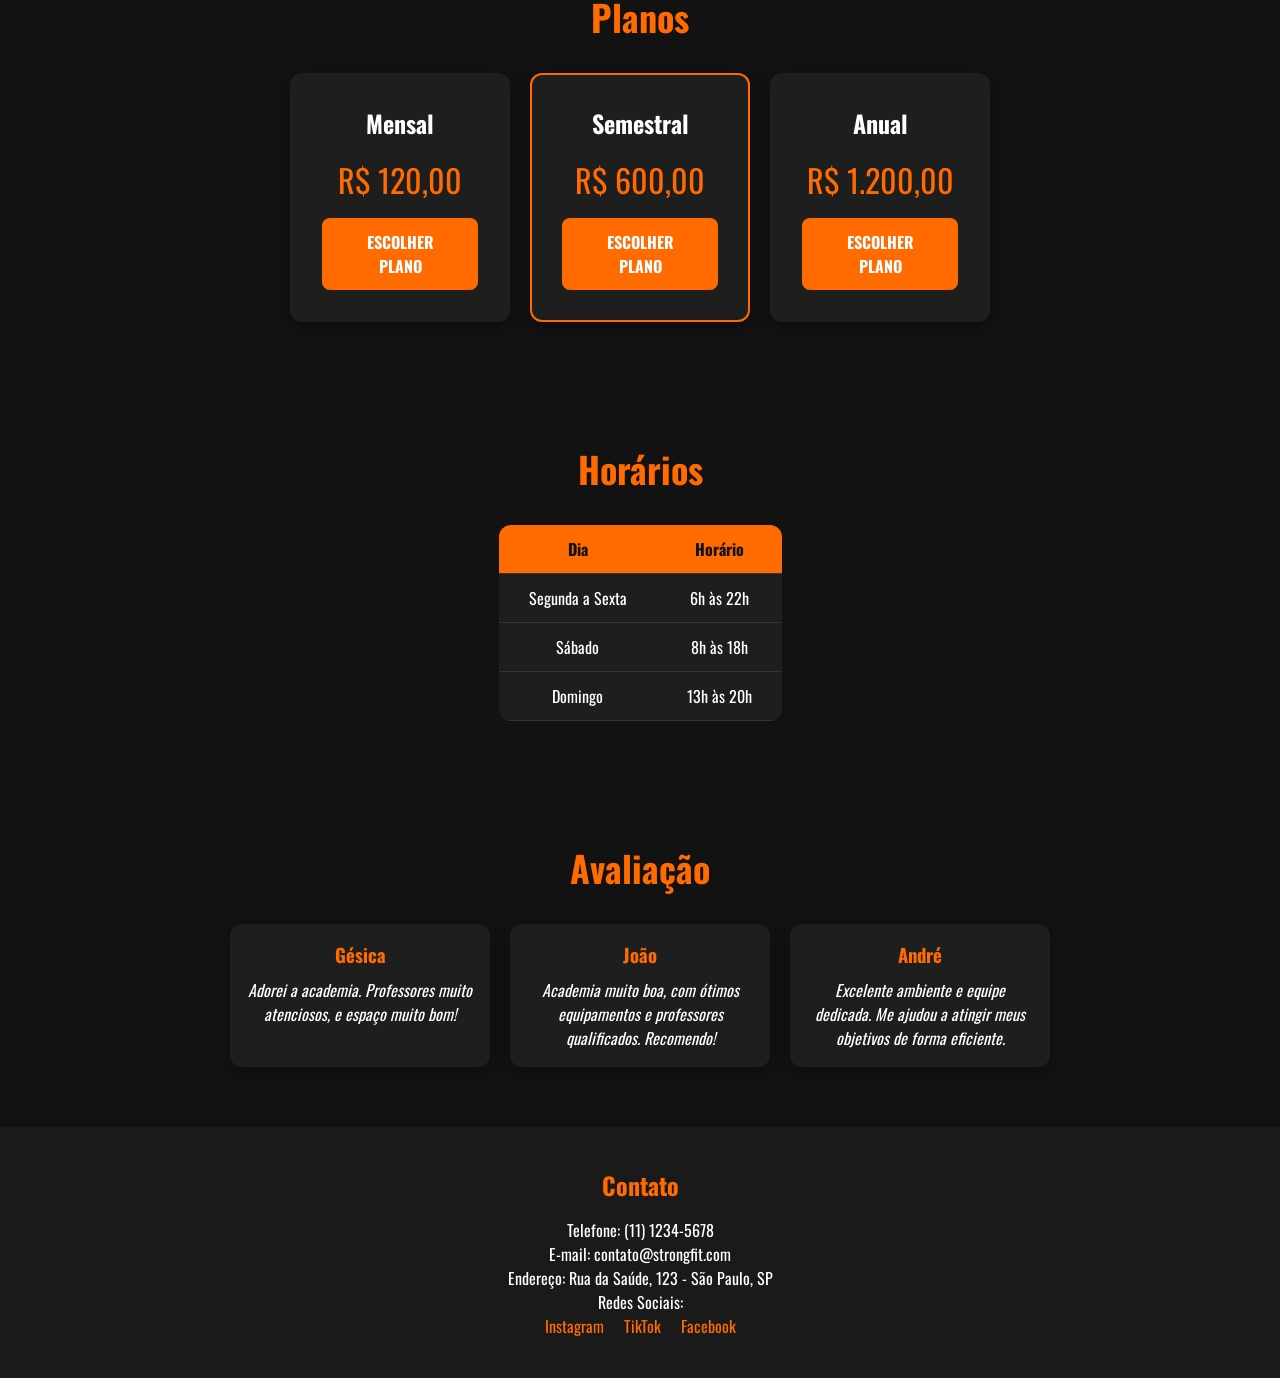
==== commit 37c41120: "att do css" ====
--- a/index.html
+++ b/index.html
@@ -19,7 +19,6 @@
             <li><a class="menua" href="#sobre">Sobre</a></li>
             <li><a class="menua" href="#atividades">Atividades</a></li>
             <li><a class="menua" href="#contato">Contato</a></li>
-            <li><a class="menua" href="#planos">Planos</a></li>
             <li><a class="menua" href="#horarios">Horários</a></li>
             <li><a class="menua" href="#avaliacao">Avaliação</a></li>
             <li><a class="botaoentrar" href="login.html">Entrar</a></li>
--- a/home.css
+++ b/home.css
@@ -7,7 +7,7 @@
     box-sizing: border-box;
 }
 
-/* Estilo geral da página */
+/* Estilo da pagina completo */
 body {
     font-family: 'Oswald', sans-serif;
     background-color: #121212;   /* fundo escuro */
@@ -45,7 +45,7 @@
 }
 
 .menua:hover {
-    color: #FF6B00;              /* fica laranja ao passar o mouse */
+    color: #eb9150;              /* fica laranja ao passar o mouse */
 }
 
 .botaoentrar {
@@ -55,6 +55,11 @@
     text-decoration: none;
     color: white;
     font-weight: 700;
+}
+
+/* hover do Entrar (laranja mais claro) */
+.botaoentrar:hover {
+    background-color: #f58e45;
 }
 
 /*======== HERO (foto de fundo) ========*/
@@ -86,6 +91,11 @@
     padding: 12px 30px;
     border-radius: 8px;
     font-weight: 700;
+}
+
+/* hover do MATRICULE-SE e ESCOLHER PLANO (laranja mais claro) */
+.botao:hover {
+    background-color: #f58e45;
 }
 
 /*======== SEÇÕES ========*/
@@ -121,10 +131,12 @@
     padding: 15px;
     width: 200px;
     box-shadow: 0 4px 15px rgba(0, 0, 0, 0.3); /* sombra */
-}
-
+    border: 2px solid transparent; /* borda invisível reserva o espaço */
+}
+
+/* CORRIGIDO: só muda a cor da borda, o card NÃO se mexe */
 .card:hover {
-    border: 2px solid #FF6B00;   /* borda laranja ao passar o mouse */
+    border-color: #f58d42;       /* borda laranja ao passar o mouse */
 }
 
 /* Foto dentro do card */
@@ -149,6 +161,7 @@
     width: 220px;
     text-align: center;
     box-shadow: 0 4px 15px rgba(0, 0, 0, 0.3);
+    border: 2px solid transparent; /* borda invisível reserva o espaço */
 }
 
 .plano h3 {
@@ -156,7 +169,11 @@
 }
 
 .plano.destaque {
-    border: 3px solid #FF6B00;   /* plano "MAIS ESCOLHIDO" */
+    border-color: #FF6B00;       /* plano "MAIS ESCOLHIDO" */
+}
+
+.plano:hover {
+    border-color: #f58d42;       /* borda laranja ao passar o mouse */
 }
 
 .preco {
